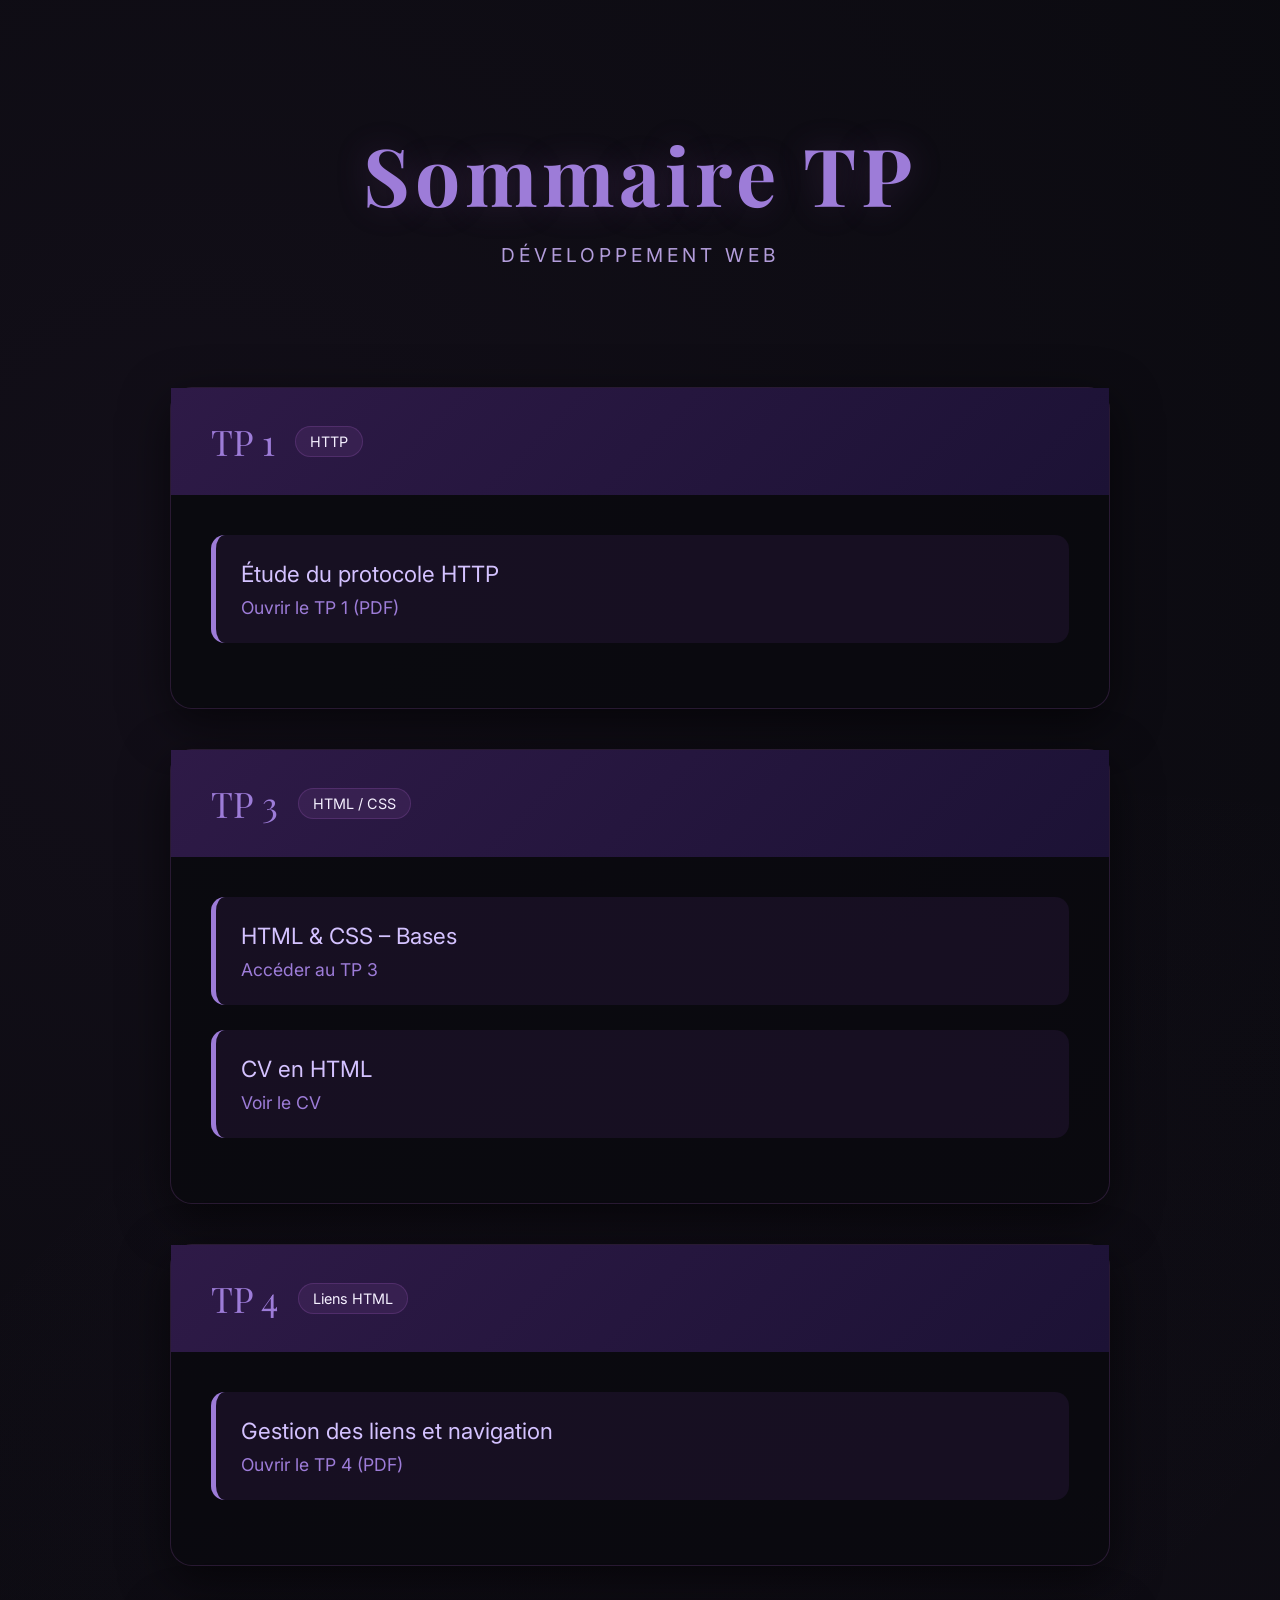
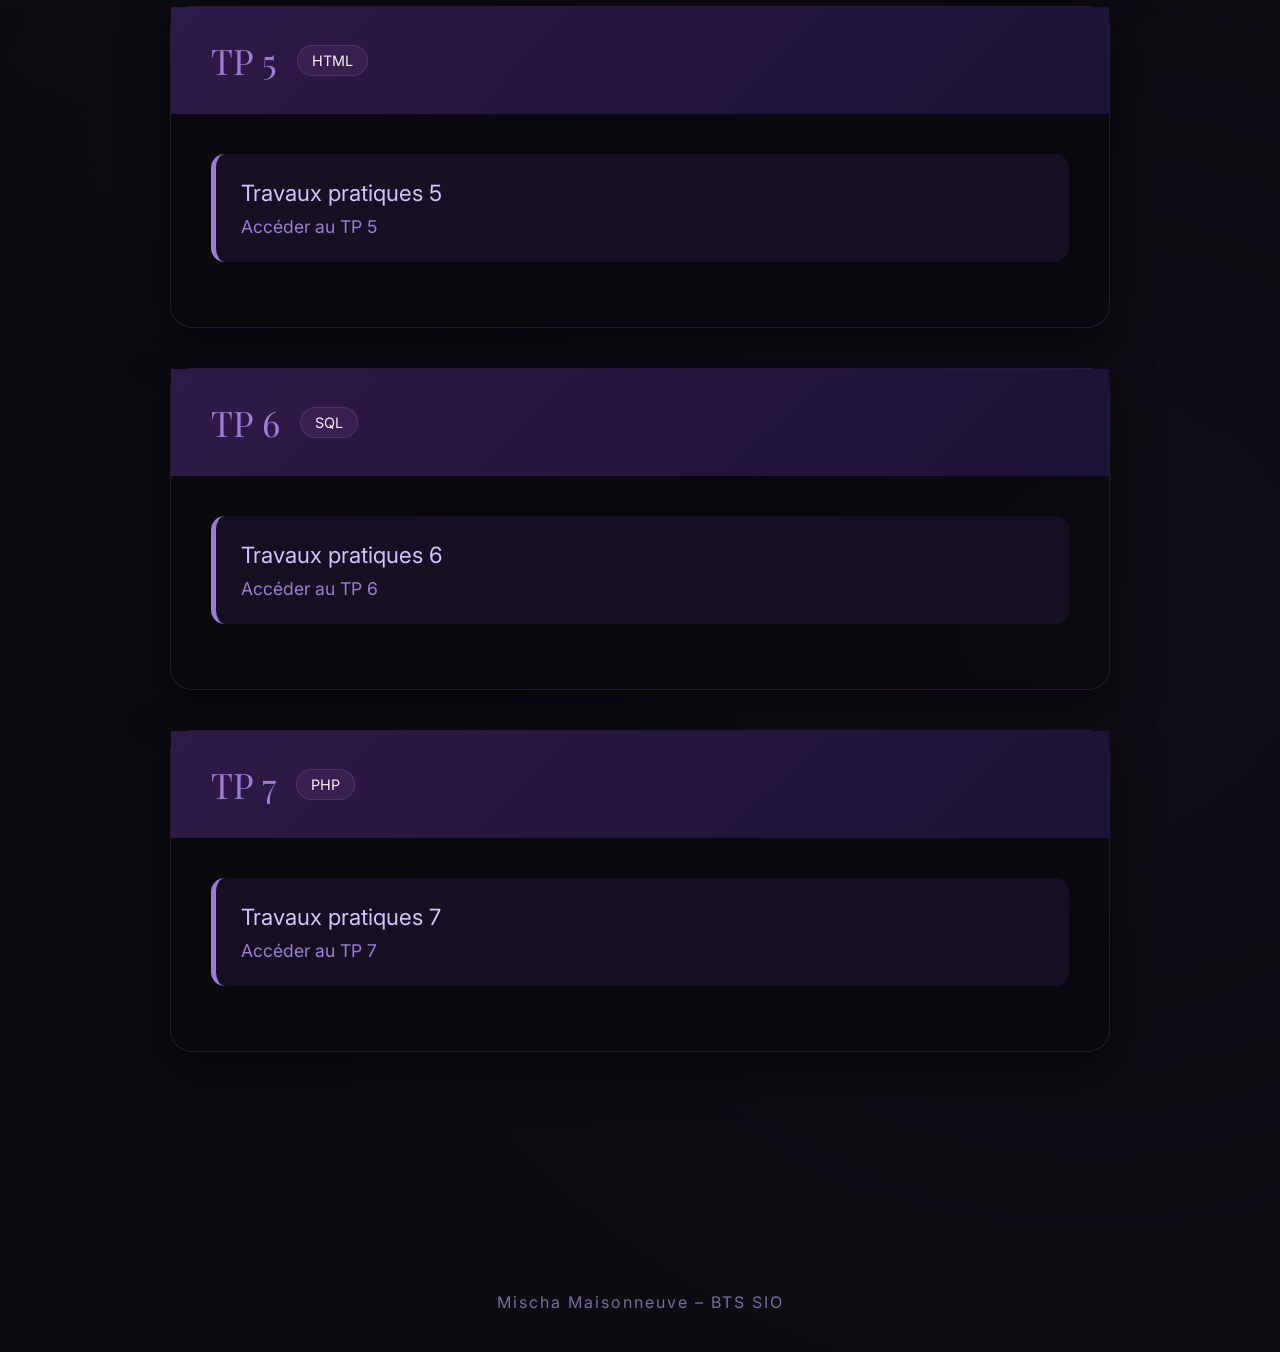
==== index.html @ ad12163b "Update index.html" ====
<!DOCTYPE html>
<html lang="fr">
<head>
  <meta charset="UTF-8" />
  <meta name="viewport" content="width=device-width, initial-scale=1.0"/>
  <title>Sommaire TP</title>

  <link rel="preconnect" href="https://fonts.googleapis.com">
  <link rel="preconnect" href="https://fonts.gstatic.com" crossorigin>
  <link href="https://fonts.googleapis.com/css2?family=Playfair+Display:wght@400;500;700&family=Inter:wght@300;400;500;600&display=swap" rel="stylesheet">

  <style>
    :root {
      --violet-deep:#2e1a47;
      --violet-main:#6b4e9e;
      --violet-accent:#9d7cd8;
      --violet-glow:#c9a8ff;
      --black-luxe:#0a0a0f;
      --cream-soft:#f5f0ff;
      --shadow-velvet:0 14px 48px rgba(0,0,0,0.55);
      --shadow-glow:0 0 35px rgba(155,89,182,0.22);
      --radius-xl:22px;
    }

    *{margin:0;padding:0;box-sizing:border-box}

    body{
      font-family:'Inter',sans-serif;
      background:var(--black-luxe);
      color:var(--cream-soft);
      min-height:100vh;
      background-image:
        radial-gradient(circle at 15% 20%, rgba(155,89,182,0.06) 0%, transparent 55%),
        radial-gradient(circle at 85% 75%, rgba(155,89,182,0.05) 0%, transparent 60%);
    }

    header{text-align:center;padding:120px 20px 80px}

    h1{
      font-family:'Playfair Display',serif;
      font-size:5rem;
      color:var(--violet-accent);
      letter-spacing:5px;
      text-shadow:var(--shadow-glow);
    }

    .subtitle{
      margin-top:1rem;
      font-size:1.2rem;
      letter-spacing:4px;
      text-transform:uppercase;
      color:#b39ddb;
    }

    .container{max-width:1000px;margin:auto;padding:0 30px 120px}

    .card{
      background:rgba(10,10,15,0.85);
      border:1px solid rgba(155,89,182,0.22);
      border-radius:var(--radius-xl);
      margin:40px 0;
      box-shadow:var(--shadow-velvet);
      transition:.5s;
    }

    .card:hover{
      transform:translateY(-15px);
      box-shadow:0 30px 80px rgba(0,0,0,.65);
    }

    .card-header{
      padding:30px 40px;
      background:linear-gradient(135deg,var(--violet-deep),#1c1235);
      display:flex;
      gap:20px;
      align-items:center;
    }

    .card-header span{
      font-family:'Playfair Display',serif;
      font-size:2.2rem;
      color:var(--violet-accent);
    }

    .tag{
      padding:6px 14px;
      border-radius:30px;
      background:rgba(155,89,182,0.12);
      border:1px solid rgba(155,89,182,0.25);
      font-size:.9rem;
    }

    .card-content{padding:40px}

    .tp-item{
      padding:25px;
      background:rgba(46,26,71,0.35);
      border-left:5px solid var(--violet-accent);
      border-radius:14px;
      margin-bottom:25px;
    }

    .tp-title{
      font-size:1.4rem;
      margin-bottom:10px;
      color:#d4c2ff;
    }

    .tp-link{
      color:var(--violet-accent);
      font-size:1.1rem;
      text-decoration:none;
    }

    .tp-link:hover{color:var(--violet-glow)}

    footer{
      text-align:center;
      padding:80px 20px 40px;
      color:#7c6a9e;
      letter-spacing:2px;
    }
  </style>
</head>

<body>

<header>
  <h1>Sommaire TP</h1>
  <div class="subtitle">Développement Web</div>
</header>

<div class="container">

  <div class="card">
    <div class="card-header">
      <span>TP 1</span>
      <div class="tag">HTTP</div>
    </div>
    <div class="card-content">
      <div class="tp-item">
        <div class="tp-title">Étude du protocole HTTP</div>
        <a class="tp-link" href="tp1/TP1_HTTP.pdf" target="_blank">
          Ouvrir le TP 1 (PDF)
        </a>
      </div>
    </div>
  </div>

  <div class="card">
    <div class="card-header">
      <span>TP 3</span>
      <div class="tag">HTML / CSS</div>
    </div>
    <div class="card-content">
      <div class="tp-item">
        <div class="tp-title">HTML & CSS – Bases</div>
        <a class="tp-link" href="tp3/index.html" target="_blank">
          Accéder au TP 3
        </a>
      </div>

      <div class="tp-item">
        <div class="tp-title">CV en HTML</div>
        <a class="tp-link" href="tp3/cv.html" target="_blank">
          Voir le CV
        </a>
      </div>
    </div>
  </div>

  <div class="card">
    <div class="card-header">
      <span>TP 4</span>
      <div class="tag">Liens HTML</div>
    </div>
    <div class="card-content">
      <div class="tp-item">
        <div class="tp-title">Gestion des liens et navigation</div>
        <a class="tp-link" href="tp4/index.html" target="_blank">
          Ouvrir le TP 4 (PDF)
        </a>
      </div>
    </div>
  </div>

  <div class="card">
    <div class="card-header">
      <span>TP 5</span>
      <div class="tag">HTML</div>
    </div>
    <div class="card-content">
      <div class="tp-item">
        <div class="tp-title">Travaux pratiques 5</div>
        <a class="tp-link" href="tp5/tp5.html" target="_blank">
          Accéder au TP 5
        </a>
      </div>
    </div>
  </div>

  <div class="card">
    <div class="card-header">
      <span>TP 6</span>
      <div class="tag">SQL</div>
    </div>
    <div class="card-content">
      <div class="tp-item">
        <div class="tp-title">Travaux pratiques 6</div>
        <a class="tp-link" href="tp6/tp6.html" target="_blank">
          Accéder au TP 6
        </a>
      </div>
    </div>
  </div>

  <div class="card">
    <div class="card-header">
      <span>TP 7</span>
      <div class="tag">PHP</div>
    </div>
    <div class="card-content">
      <div class="tp-item">
        <div class="tp-title">Travaux pratiques 7</div>
        <a class="tp-link" href="tp7/tp7.html" target="_blank">
          Accéder au TP 7
        </a>
      </div>
    </div>
  </div>

</div>

<footer>
  Mischa Maisonneuve – BTS SIO
</footer>

</body>
</html>
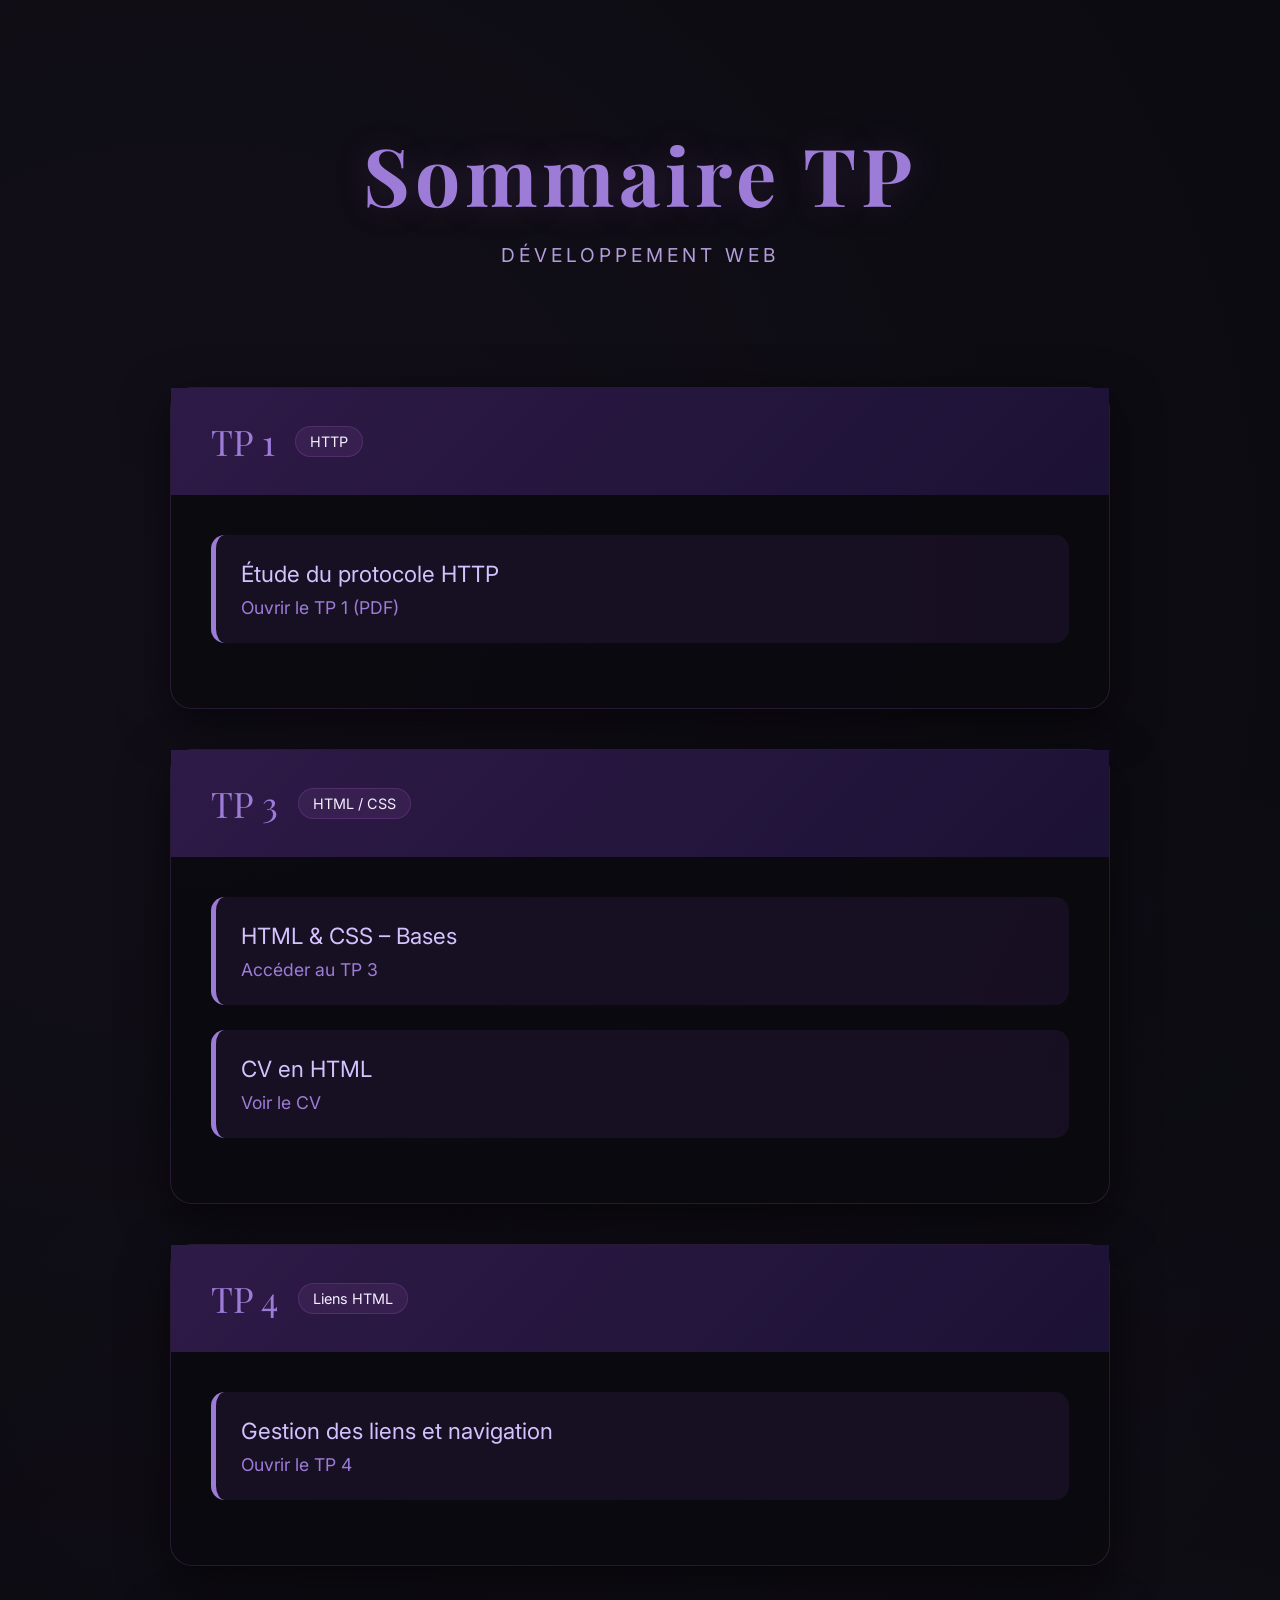
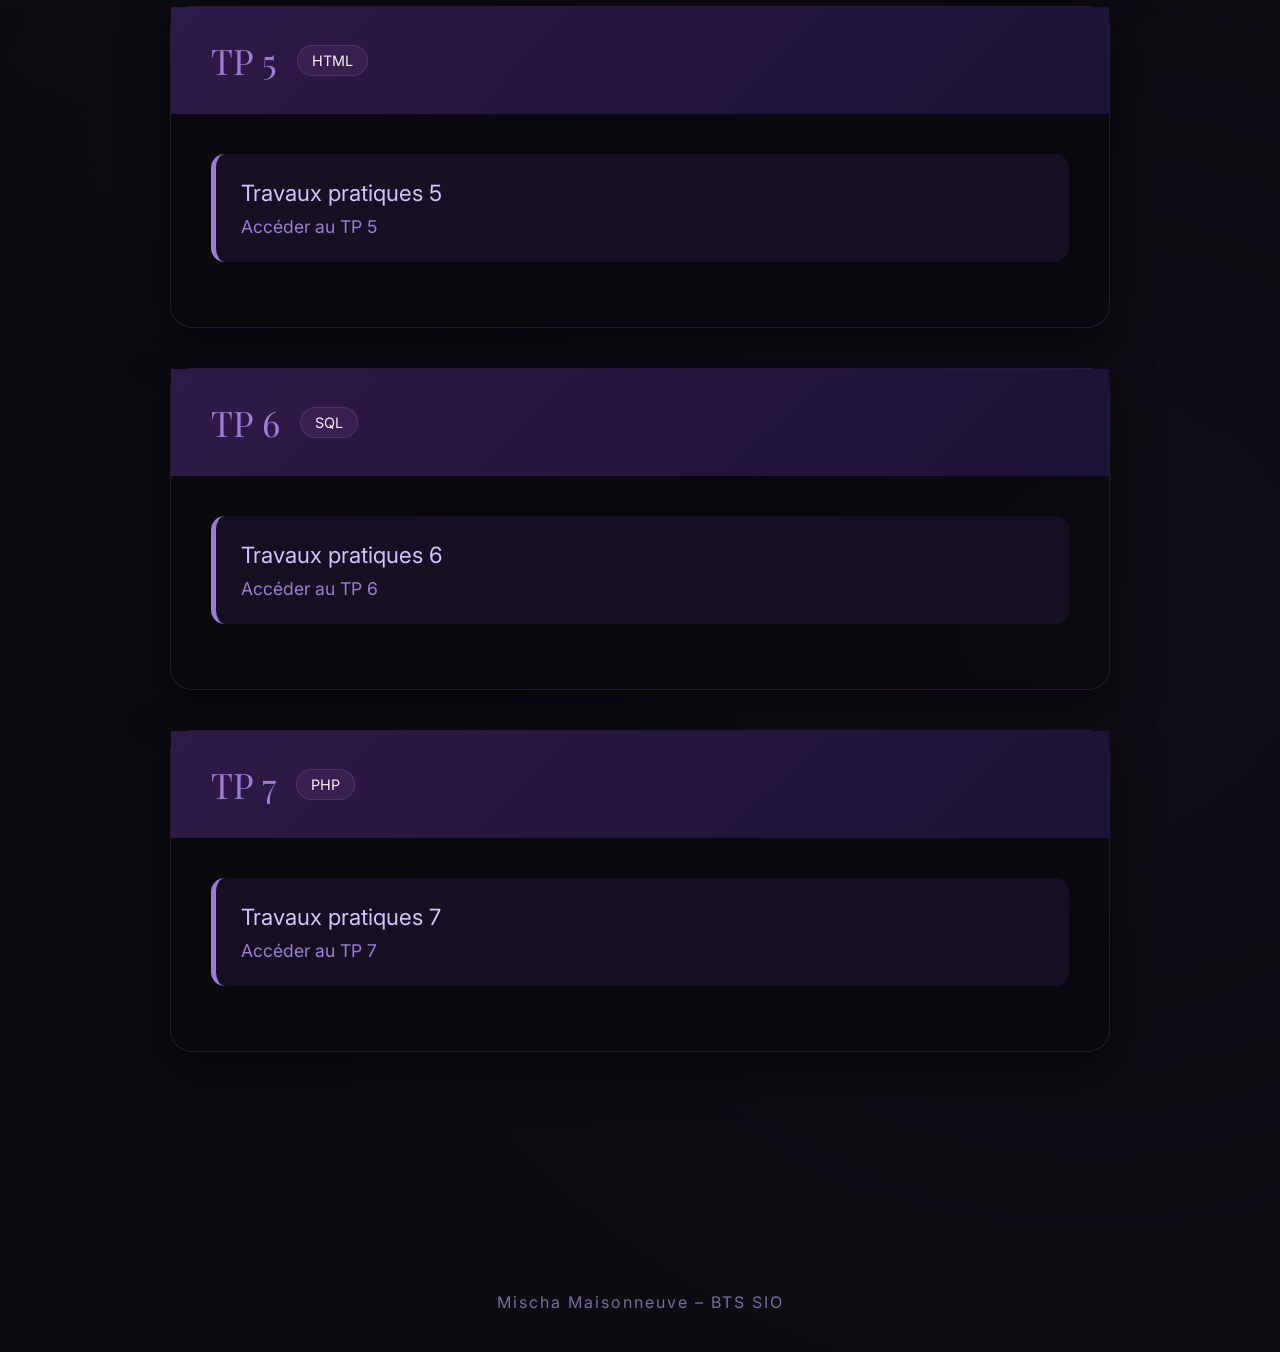
==== commit 475fec86: "Update index.html" ====
--- a/index.html
+++ b/index.html
@@ -178,7 +178,7 @@
       <div class="tp-item">
         <div class="tp-title">Gestion des liens et navigation</div>
         <a class="tp-link" href="tp4/index.html" target="_blank">
-          Ouvrir le TP 4 (PDF)
+          Ouvrir le TP 4
         </a>
       </div>
     </div>
@@ -239,3 +239,4 @@
 </html>
 
 
+
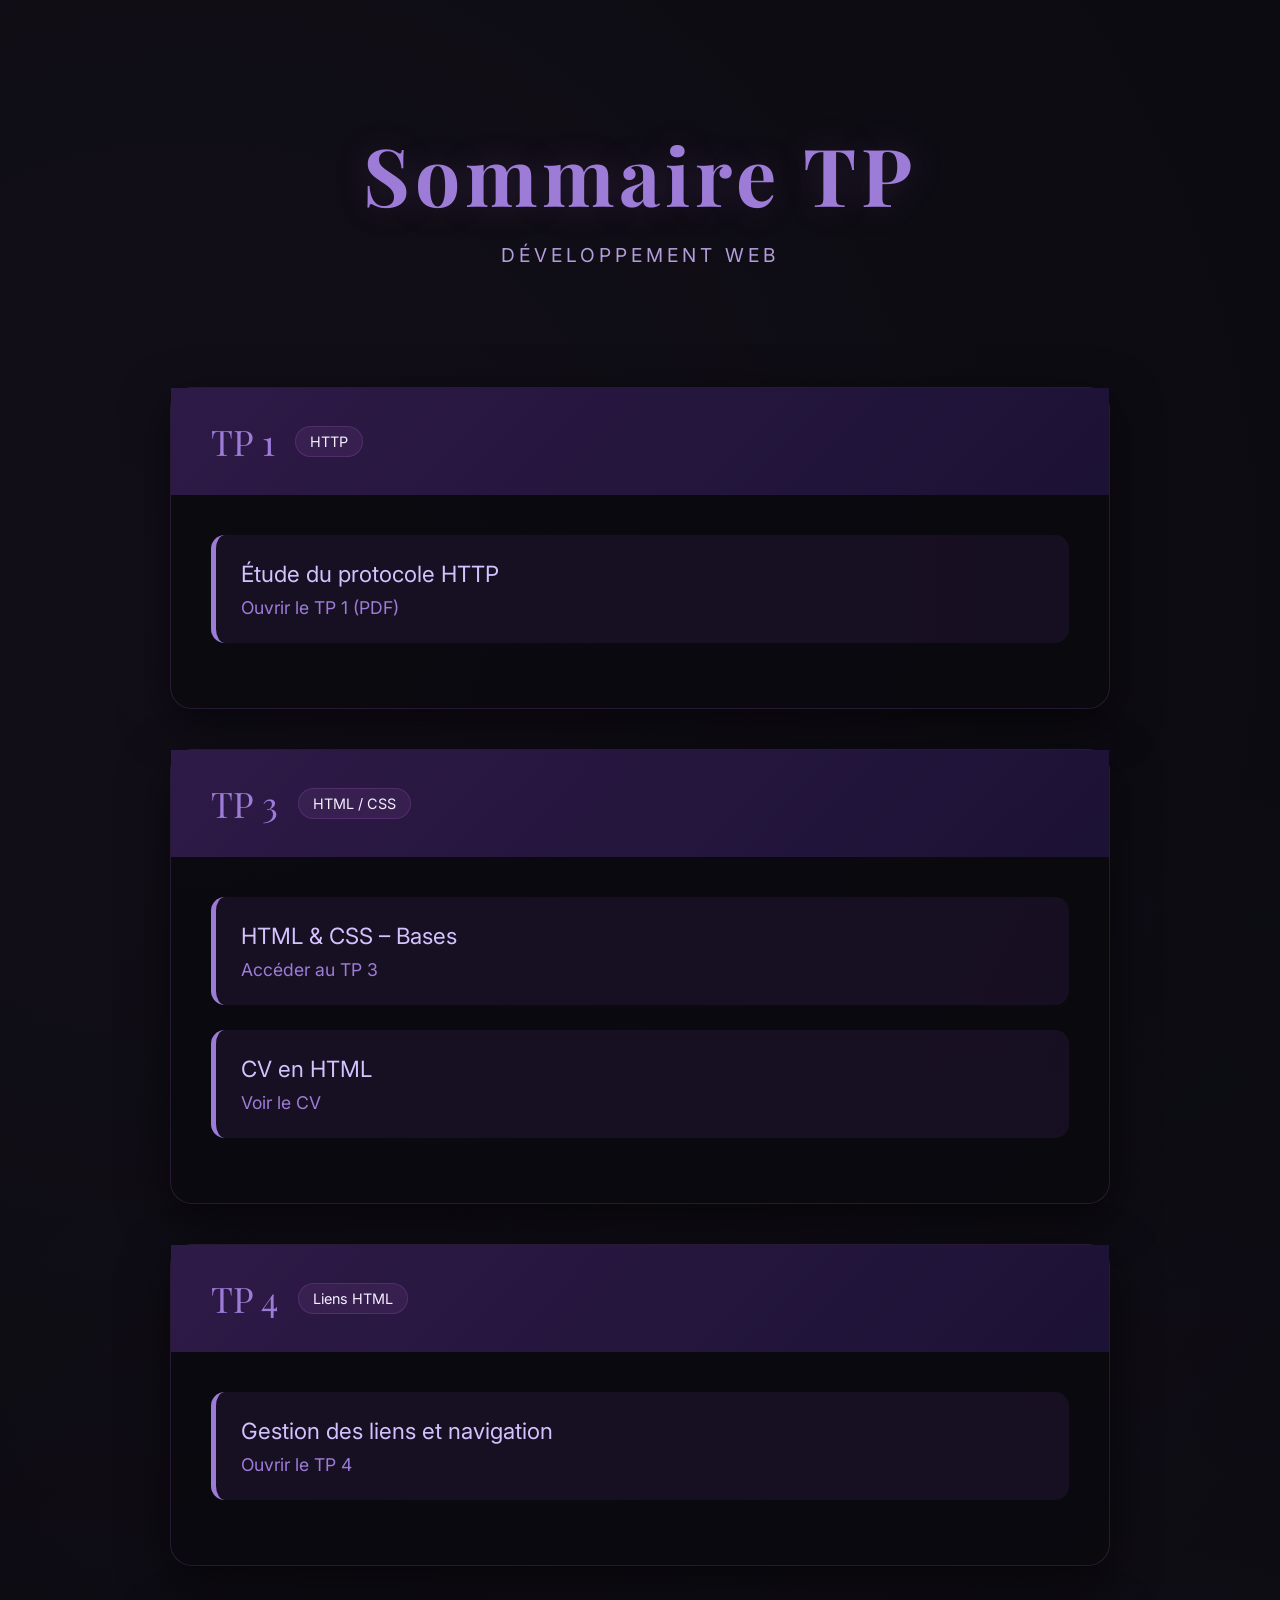
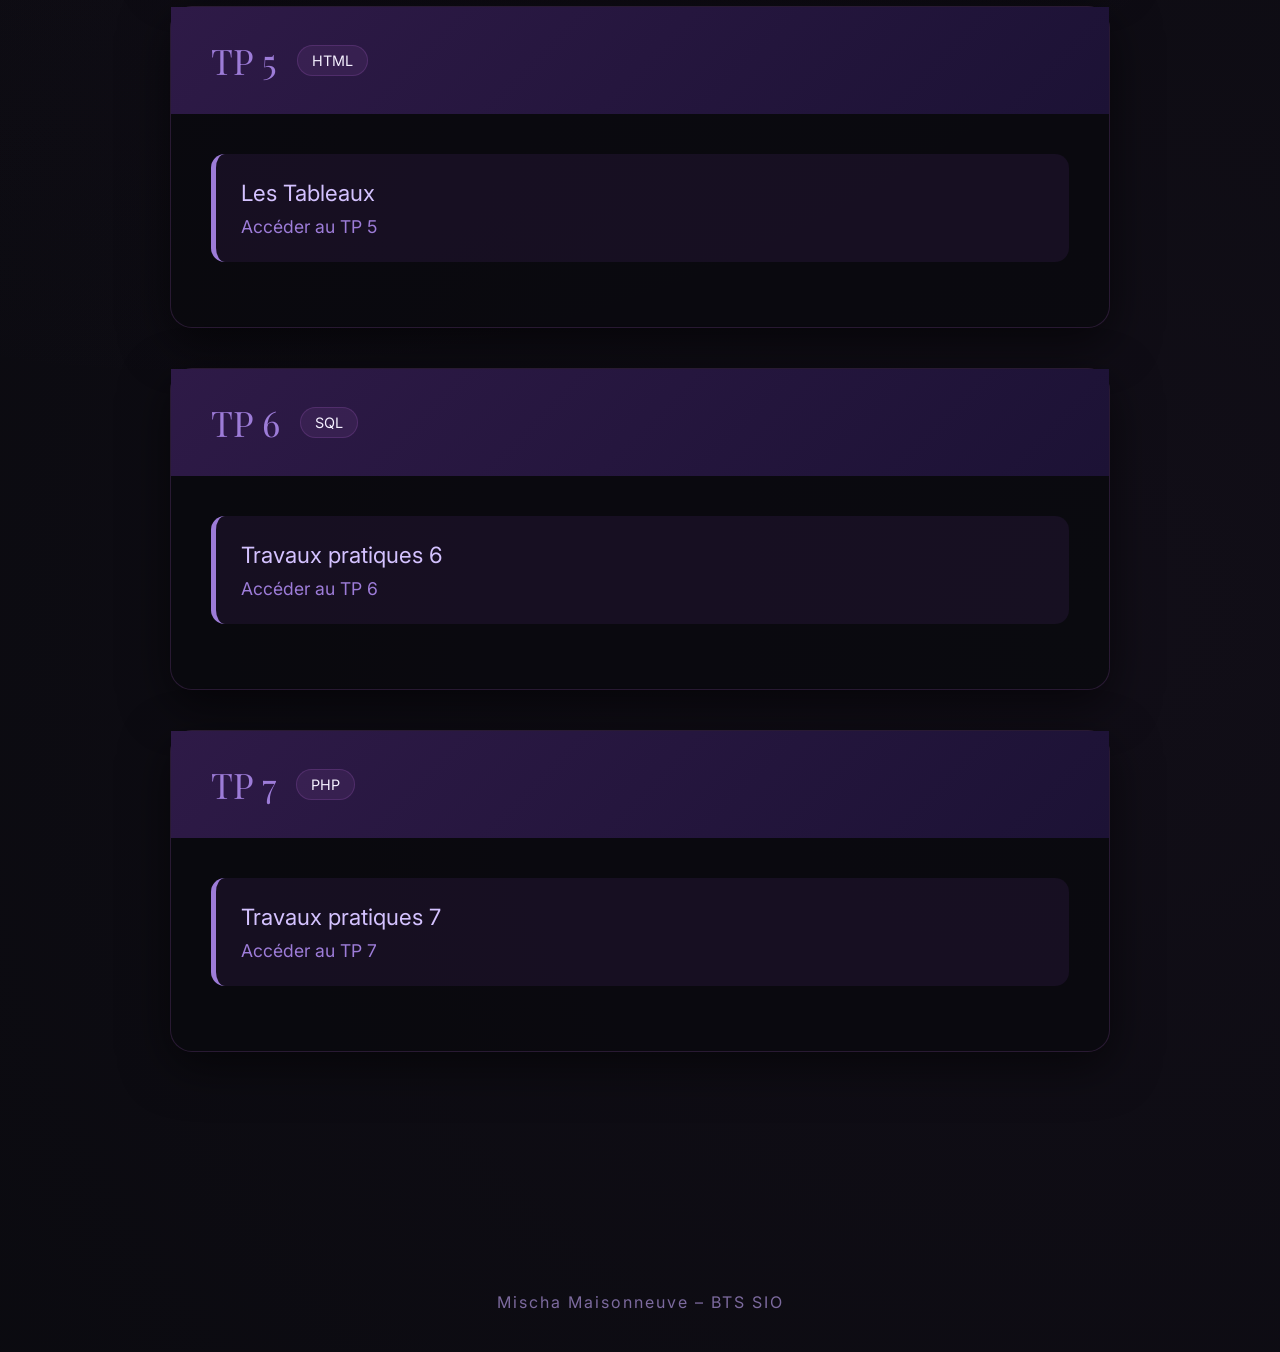
==== commit 74f27bcb: "Update index.html" ====
--- a/index.html
+++ b/index.html
@@ -191,8 +191,8 @@
     </div>
     <div class="card-content">
       <div class="tp-item">
-        <div class="tp-title">Travaux pratiques 5</div>
-        <a class="tp-link" href="tp5/tp5.html" target="_blank">
+        <div class="tp-title">Les Tableaux</div>
+        <a class="tp-link" href="tp5/index.html" target="_blank">
           Accéder au TP 5
         </a>
       </div>
@@ -240,3 +240,4 @@
 
 
 
+
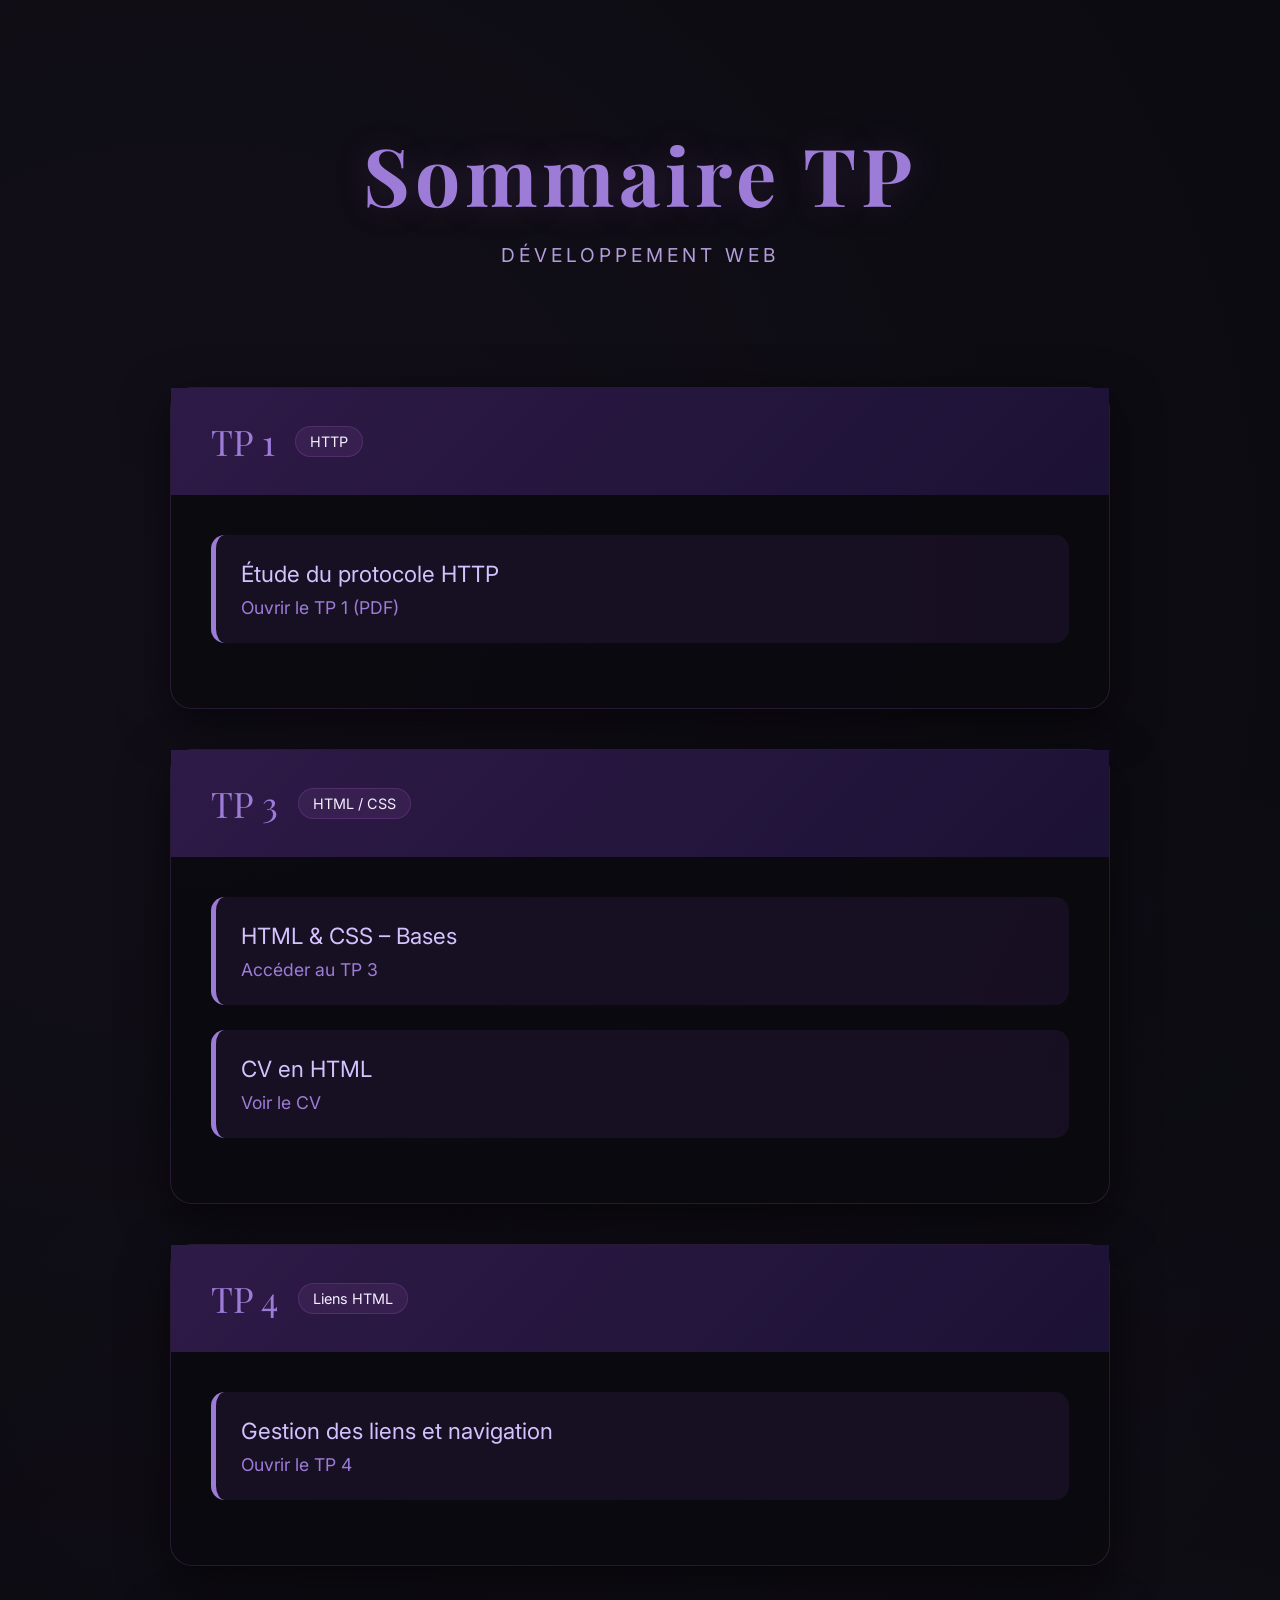
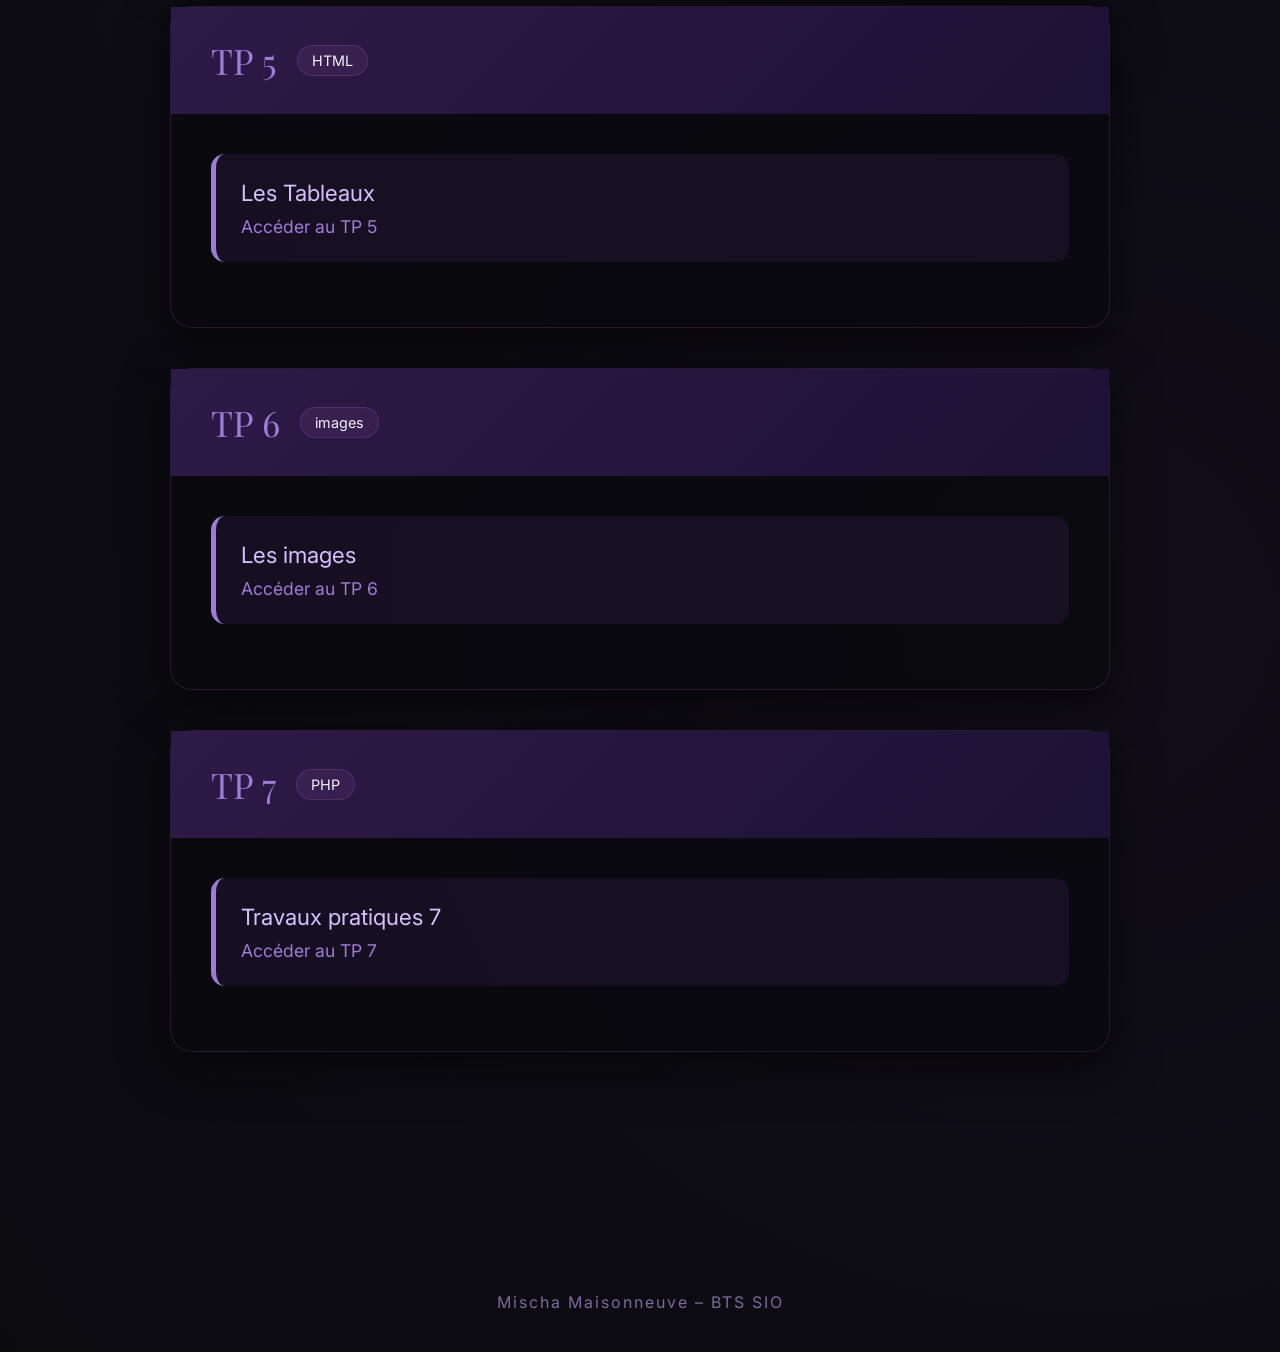
==== commit dc32fee1: "Update index.html" ====
--- a/index.html
+++ b/index.html
@@ -202,11 +202,11 @@
   <div class="card">
     <div class="card-header">
       <span>TP 6</span>
-      <div class="tag">SQL</div>
-    </div>
-    <div class="card-content">
-      <div class="tp-item">
-        <div class="tp-title">Travaux pratiques 6</div>
+      <div class="tag">images</div>
+    </div>
+    <div class="card-content">
+      <div class="tp-item">
+        <div class="tp-title">Les images</div>
         <a class="tp-link" href="tp6/tp6.html" target="_blank">
           Accéder au TP 6
         </a>
@@ -241,3 +241,4 @@
 
 
 
+
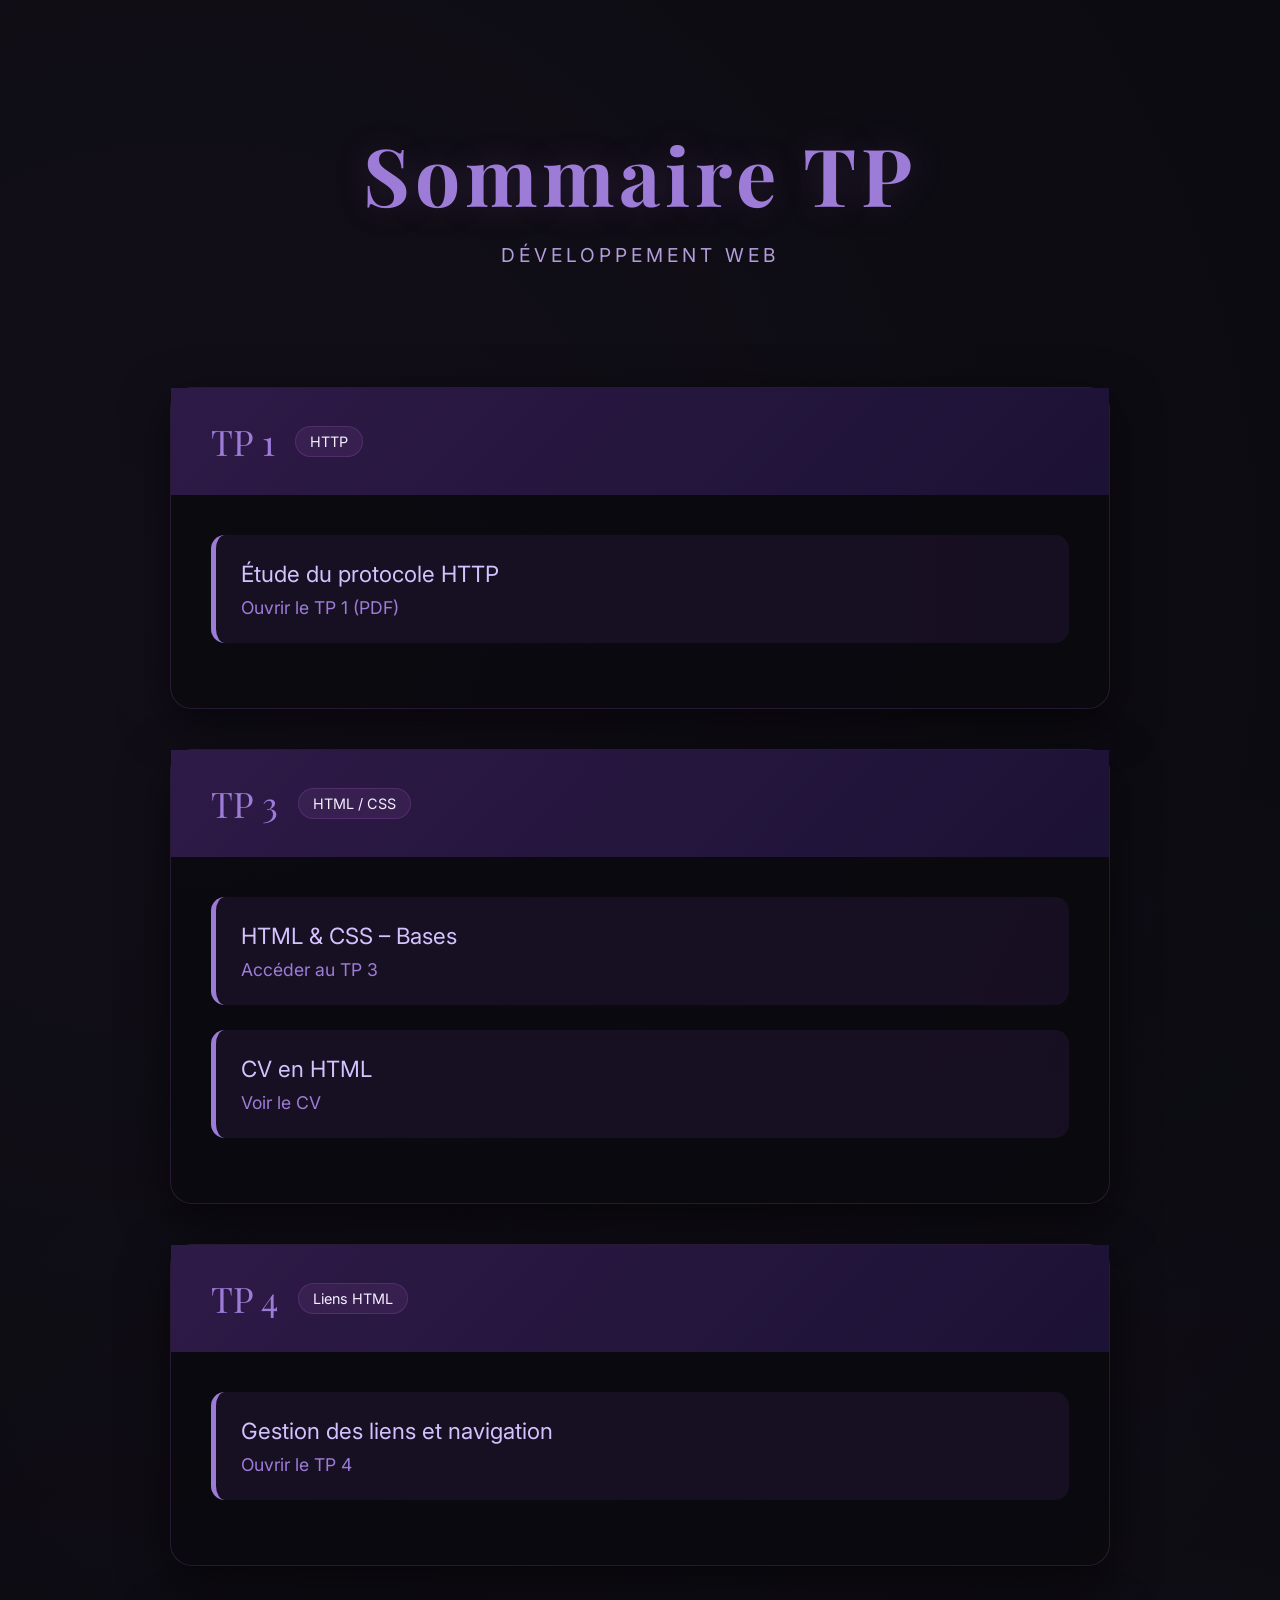
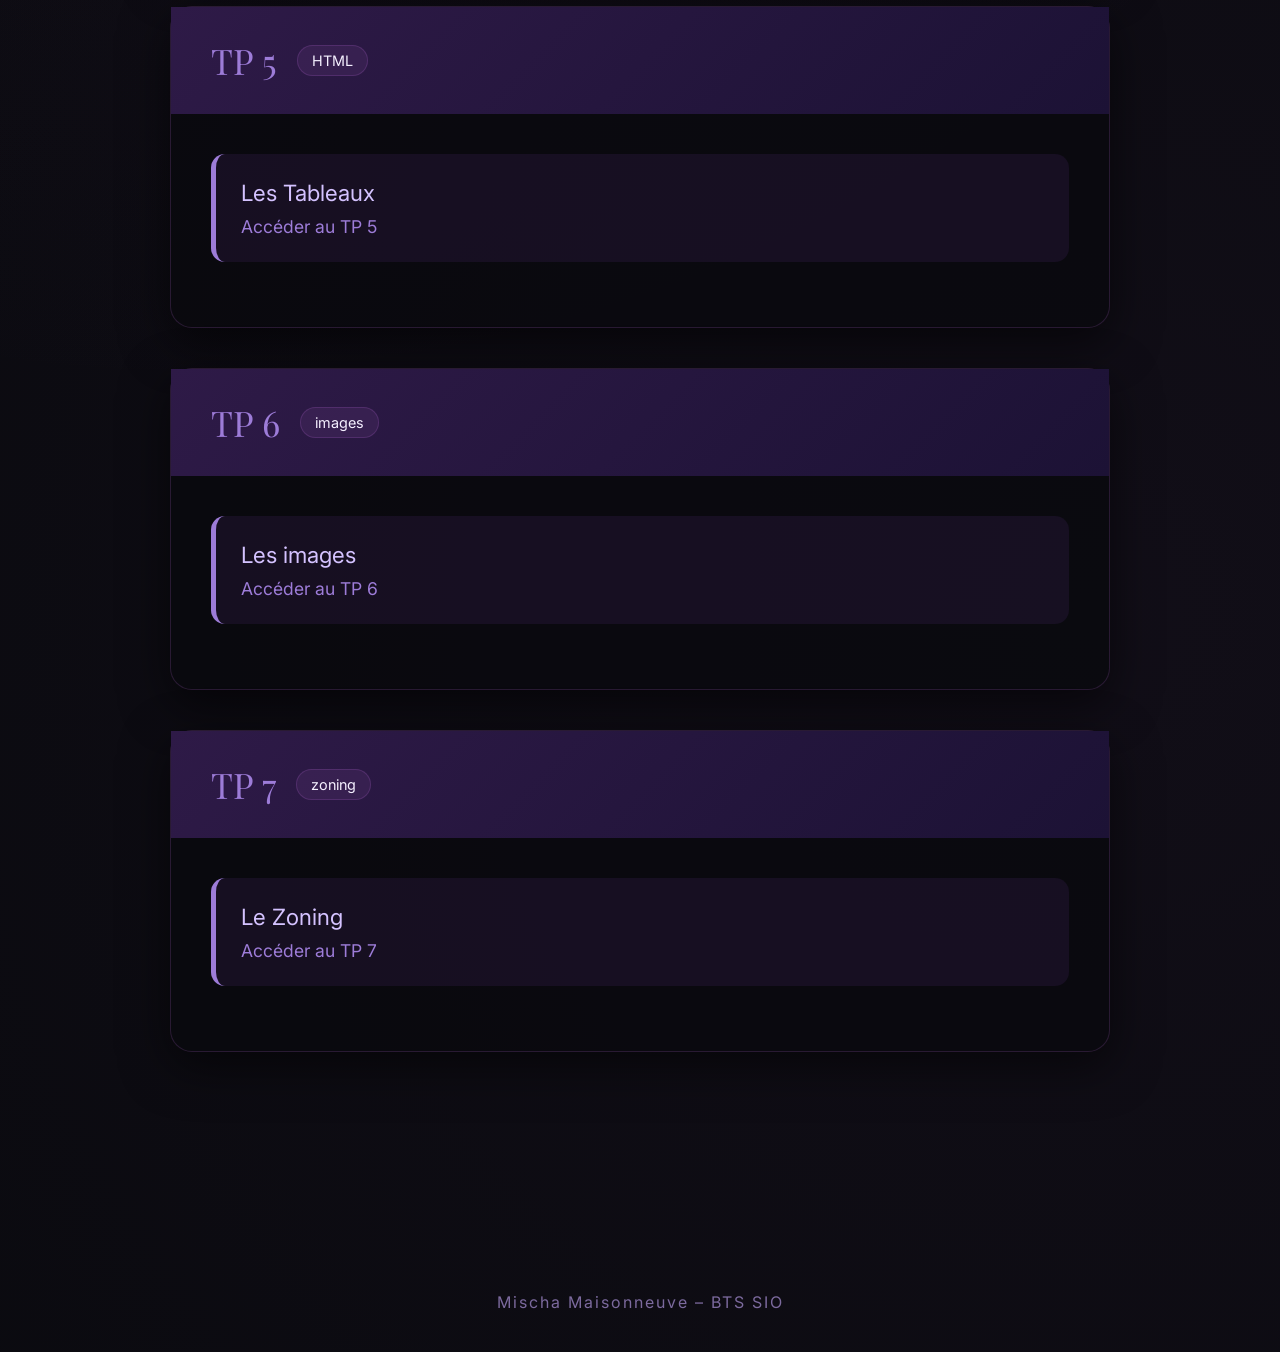
==== commit 6d1d8df9: "Update index.html" ====
--- a/index.html
+++ b/index.html
@@ -217,11 +217,11 @@
   <div class="card">
     <div class="card-header">
       <span>TP 7</span>
-      <div class="tag">PHP</div>
-    </div>
-    <div class="card-content">
-      <div class="tp-item">
-        <div class="tp-title">Travaux pratiques 7</div>
+      <div class="tag">zoning</div>
+    </div>
+    <div class="card-content">
+      <div class="tp-item">
+        <div class="tp-title">Le Zoning</div>
         <a class="tp-link" href="tp7/tp7.html" target="_blank">
           Accéder au TP 7
         </a>
@@ -242,3 +242,4 @@
 
 
 
+
